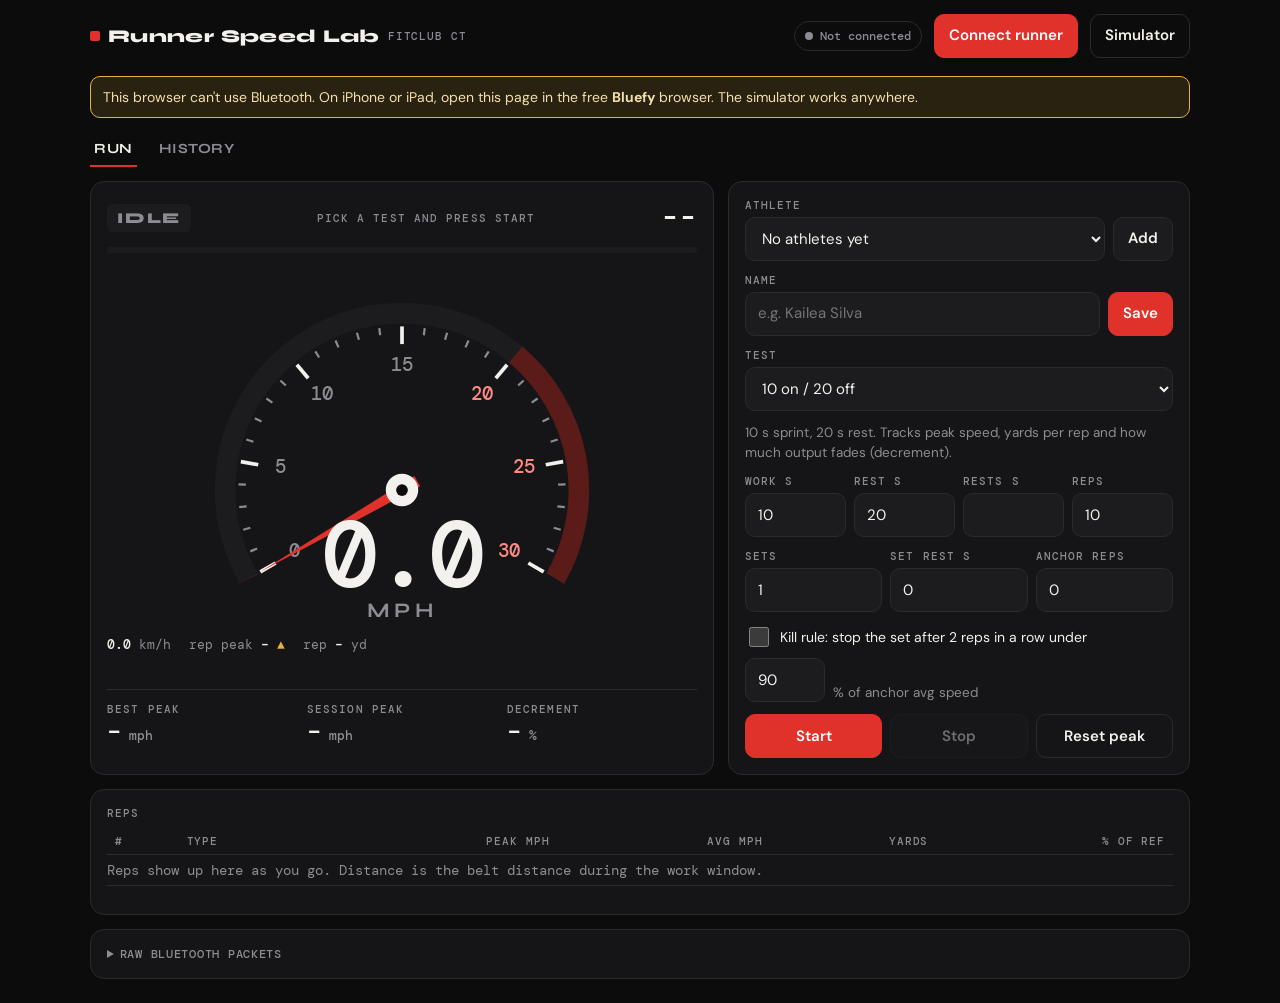
==== speed.html @ c65b8cc2 "Add files via upload" ====
<!doctype html>
<html lang="en">
<head>
<meta charset="utf-8">
<meta name="viewport" content="width=device-width, initial-scale=1, viewport-fit=cover">
<meta name="theme-color" content="#0c0c0d">
<meta name="apple-mobile-web-app-capable" content="yes">
<title>Runner Speed Lab</title>
<link rel="preconnect" href="https://fonts.googleapis.com">
<link rel="stylesheet" href="https://fonts.googleapis.com/css2?family=Syne:wght@600;700;800&family=DM+Mono:wght@400;500&family=DM+Sans:wght@400;500;600&display=swap">
<style>
/* Layout: gym-floor instrument. Live gauge first, setup beside it on iPad, rep log below. Dark only (read under gym lights). */
:root{
  --bg:#0c0c0d; --surface:#151517; --raise:#1c1c1f; --line:#2a2a2f;
  --fg:#f2f1ee; --mute:#8d8c93; --red:#e0312b; --red-dim:#5a1b19;
  --good:#3fb97f; --warn:#e8b23a; --rest:#4b8fd6;
  --display:"Syne",ui-sans-serif,system-ui,sans-serif;
  --body:"DM Sans",ui-sans-serif,system-ui,-apple-system,sans-serif;
  --mono:"DM Mono",ui-monospace,"SF Mono",Menlo,monospace;
  color-scheme:dark;
}
*{box-sizing:border-box}
html,body{margin:0;background:var(--bg);color:var(--fg)}
body{font:15px/1.45 var(--body);padding:env(safe-area-inset-top,0) 16px calc(env(safe-area-inset-bottom,0) + 24px);-webkit-tap-highlight-color:transparent}
.wrap{max-width:1100px;margin:0 auto;display:flex;flex-direction:column;gap:14px}
header{display:flex;align-items:center;gap:12px;flex-wrap:wrap;padding-block:14px 4px}
.brand{font:800 18px var(--display);letter-spacing:.02em;display:flex;align-items:center;gap:8px;margin-right:auto}
.brand i{width:10px;height:10px;background:var(--red);display:inline-block;border-radius:2px}
.brand small{font:500 11px var(--mono);color:var(--mute);letter-spacing:.08em;text-transform:uppercase}
.pill{font:500 12px var(--mono);padding:6px 10px;border-radius:999px;border:1px solid var(--line);color:var(--mute);display:inline-flex;align-items:center;gap:7px}
.pill b{width:8px;height:8px;border-radius:50%;background:var(--mute)}
.pill.live{color:var(--fg)} .pill.live b{background:var(--good);box-shadow:0 0 0 3px #3fb97f33}
.pill.sim b{background:var(--warn)} .pill.busy b{background:var(--warn)}
button,select,input{font:inherit;color:inherit}
.btn{background:var(--raise);border:1px solid var(--line);border-radius:10px;padding:10px 14px;font-weight:600;cursor:pointer;min-height:44px}
.btn:focus-visible,select:focus-visible,input:focus-visible{outline:2px solid var(--red);outline-offset:2px}
.btn.primary{background:var(--red);border-color:var(--red);color:#fff}
.btn.ghost{background:transparent}
.btn:disabled{opacity:.4;cursor:default}
.notice{border:1px solid var(--warn);background:#2a2210;color:#f4dfae;border-radius:10px;padding:10px 12px;font-size:14px}
.tabs{display:flex;gap:6px}
.tab{background:none;border:0;border-bottom:2px solid transparent;padding:8px 4px;margin-right:12px;color:var(--mute);font:700 14px var(--display);letter-spacing:.04em;text-transform:uppercase;cursor:pointer}
.tab[aria-selected="true"]{color:var(--fg);border-color:var(--red)}
.grid{display:grid;grid-template-columns:1fr;gap:14px}
@media (min-width:820px){.grid{grid-template-columns:1.35fr 1fr}}
.card{background:var(--surface);border:1px solid var(--line);border-radius:14px;padding:16px;min-width:0}
.label{font:500 11px var(--mono);letter-spacing:.1em;text-transform:uppercase;color:var(--mute)}
/* gauge */
.gauge{display:flex;flex-direction:column;gap:10px;position:relative;overflow:hidden}
.phase-row{display:flex;justify-content:space-between;align-items:center;gap:10px}
.phase{font:800 15px var(--display);letter-spacing:.12em;padding:5px 10px;border-radius:6px;background:var(--raise);color:var(--mute)}
.phase.work{background:var(--red);color:#fff} .phase.rest{background:#14263b;color:#9cc5f0} .phase.ready{background:#2a2210;color:var(--warn)} .phase.done{background:#123024;color:var(--good)}
.clock{font:500 30px var(--mono);font-variant-numeric:tabular-nums}
.dial svg{width:100%;max-width:460px;display:block;margin:0 auto;overflow:visible}
.dial .trk{fill:none;stroke:var(--raise);stroke-width:14}
.dial .red{fill:none;stroke:var(--red-dim);stroke-width:14}
.dial .val{fill:none;stroke:var(--red);stroke-width:14;transition:d .25s ease-out}
.dial .tk{stroke:var(--mute);stroke-width:1.5}
.dial .tk.maj{stroke:var(--fg);stroke-width:2.5}
.dial .tl{fill:var(--mute);font:500 13px var(--mono);text-anchor:middle;dominant-baseline:middle}
.dial .tl.hot{fill:#ff8a84}
.dial .ndl{fill:var(--red);transition:transform .25s ease-out}
.dial .hub{fill:var(--fg)} .dial .hub2{fill:var(--bg)}
.dial .pk{fill:var(--warn);transition:transform .25s ease-out}
.dial .dig{fill:var(--fg);font:500 64px var(--mono);text-anchor:middle;font-variant-numeric:tabular-nums;letter-spacing:-2px}
.dial .unit{fill:var(--mute);font:700 14px var(--display);text-anchor:middle;letter-spacing:3px}
@media (prefers-reduced-motion:reduce){.dial .ndl,.dial .pk,.dial .val{transition:none}}
.subline{display:flex;gap:18px;flex-wrap:wrap;font:400 13px var(--mono);color:var(--mute)}
.subline b{color:var(--fg);font-weight:500}
.bar{height:6px;background:var(--raise);border-radius:3px;overflow:hidden}
.bar i{display:block;height:100%;width:0;background:var(--red);transition:width .1s linear}
.bar.rest i{background:var(--rest)}
.stats{display:grid;grid-template-columns:repeat(3,1fr);gap:10px;border-top:1px solid var(--line);padding-top:12px}
.stat .n{font:500 24px var(--mono);font-variant-numeric:tabular-nums}
.stat .n small{font-size:13px;color:var(--mute)}
.target{font:500 13px var(--mono);color:var(--warn);min-height:1.2em}
/* setup */
.setup{display:flex;flex-direction:column;gap:12px}
.field{display:flex;flex-direction:column;gap:5px;min-width:0}
.field select,.field input{background:var(--raise);border:1px solid var(--line);border-radius:10px;padding:10px 12px;min-height:44px;width:100%}
.row{display:flex;gap:8px;align-items:flex-end;flex-wrap:wrap}
.row > .field{flex:1 1 90px}
.desc{color:var(--mute);font-size:13.5px}
.check{display:flex;align-items:center;gap:8px;font-size:14px}
.check input{width:20px;height:20px;accent-color:var(--red)}
.actions{display:flex;gap:8px}
.actions .btn{flex:1}
/* table */
.tablewrap{overflow-x:auto}
table{width:100%;border-collapse:collapse;font:400 14px var(--mono);font-variant-numeric:tabular-nums}
th{font:500 11px var(--mono);letter-spacing:.08em;text-transform:uppercase;color:var(--mute);text-align:right;padding:6px 8px;border-bottom:1px solid var(--line);white-space:nowrap}
td{text-align:right;padding:8px;border-bottom:1px solid var(--line);white-space:nowrap}
th:first-child,td:first-child,th:nth-child(2),td:nth-child(2){text-align:left}
tr.anchor td{color:var(--mute)}
tr.miss td:nth-child(6){color:var(--red)}
tr.ok td:nth-child(6){color:var(--good)}
.tag{font-size:11px;padding:2px 6px;border-radius:4px;background:var(--raise);color:var(--mute)}
.tag.kill{background:var(--red-dim);color:#ffb3ae}
.summary{display:grid;grid-template-columns:repeat(auto-fit,minmax(130px,1fr));gap:10px}
.summary .stat{background:var(--raise);border-radius:10px;padding:10px 12px}
.empty{color:var(--mute);font-size:14px;padding:6px 0}
details summary{cursor:pointer;color:var(--mute);font:500 12px var(--mono);letter-spacing:.06em;text-transform:uppercase}
pre.raw{font:400 12px/1.5 var(--mono);background:var(--bg);border:1px solid var(--line);border-radius:8px;padding:10px;max-height:220px;overflow:auto;white-space:pre;margin:10px 0 0}
.hist{display:flex;flex-direction:column;gap:10px}
.hitem{background:var(--raise);border-radius:10px;padding:12px;display:flex;flex-direction:column;gap:6px}
.hitem .top{display:flex;justify-content:space-between;gap:10px;flex-wrap:wrap}
.hitem .top b{font:700 15px var(--display)}
.hitem .meta{font:400 13px var(--mono);color:var(--mute);display:flex;gap:14px;flex-wrap:wrap}
.hitem .meta b{color:var(--fg);font-weight:500}
@media (prefers-reduced-motion:reduce){.bar i{transition:none}}
</style>
</head>
<body>
<div class="wrap">
  <header>
    <div class="brand"><i></i>Runner Speed Lab <small>FitClub CT</small></div>
    <span class="pill" id="pill"><b></b><span id="pillText">Not connected</span></span>
    <button class="btn primary" id="btnConnect">Connect runner</button>
    <button class="btn ghost" id="btnSim">Simulator</button>
  </header>
  <div class="notice" id="noBt" hidden>This browser can't use Bluetooth. On iPhone or iPad, open this page in the free <b>Bluefy</b> browser. The simulator works anywhere.</div>
  <div class="notice" id="errBox" hidden></div>

  <nav class="tabs" role="tablist">
    <button class="tab" role="tab" id="tabRun" aria-selected="true">Run</button>
    <button class="tab" role="tab" id="tabHist" aria-selected="false">History</button>
  </nav>

  <section id="viewRun" class="wrap" style="gap:14px">
    <div class="grid">
      <div class="card gauge">
        <div class="phase-row">
          <span class="phase" id="phase">IDLE</span>
          <span class="label" id="stepLabel">Pick a test and press Start</span>
          <span class="clock" id="clock">--</span>
        </div>
        <div class="bar" id="bar"><i id="barFill"></i></div>
        <div class="dial"><svg id="dial" viewBox="-6 -4 312 246" role="img" aria-label="Speedometer">
          <path class="trk" id="dTrk"/><path class="red" id="dRed"/><path class="val" id="dVal"/>
          <g id="dTicks"></g>
          <polygon class="pk" id="dPk" points="272,150 286,143 286,157"/>
          <polygon class="ndl" id="dNdl" points="138,146 262,150 138,154"/>
          <circle class="hub" cx="150" cy="150" r="11"/><circle class="hub2" cx="150" cy="150" r="4"/>
          <text class="dig" id="mph" x="150" y="216">0.0</text>
          <text class="unit" x="150" y="236">MPH</text>
        </svg></div>
        <div class="subline">
          <span><b id="kmh">0.0</b> km/h</span>
          <span>rep peak <b id="repPeak">–</b> <i style="color:var(--warn);font-style:normal">▲</i></span>
          <span>rep <b id="repYd">–</b> yd</span>
        </div>
        <div class="target" id="target"></div>
        <div class="stats">
          <div class="stat"><div class="label">Best peak</div><div class="n" id="bestPeak">–<small> mph</small></div></div>
          <div class="stat"><div class="label">Session peak</div><div class="n" id="sessPeak">–<small> mph</small></div></div>
          <div class="stat"><div class="label">Decrement</div><div class="n" id="dec">–<small> %</small></div></div>
        </div>
      </div>

      <div class="card setup">
        <div class="row">
          <div class="field"><label class="label" for="athlete">Athlete</label><select id="athlete"></select></div>
          <div class="field" style="flex:0 0 auto"><button class="btn" id="btnAddAth">Add</button></div>
        </div>
        <div class="row" id="addRow" hidden>
          <div class="field"><label class="label" for="newAth">Name</label><input id="newAth" autocomplete="off" placeholder="e.g. Kailea Silva"></div>
          <div class="field" style="flex:0 0 auto"><button class="btn primary" id="btnSaveAth">Save</button></div>
        </div>
        <div class="field"><label class="label" for="proto">Test</label><select id="proto"></select></div>
        <div class="desc" id="protoDesc"></div>
        <div class="row">
          <div class="field"><label class="label" for="fWork">Work s</label><input id="fWork" type="number" inputmode="numeric" min="1"></div>
          <div class="field" id="wrapRest"><label class="label" for="fRest">Rest s</label><input id="fRest" type="number" inputmode="numeric" min="0"></div>
          <div class="field" id="wrapLadder" hidden><label class="label" for="fLadder">Rests s</label><input id="fLadder" inputmode="numeric"></div>
          <div class="field" id="wrapReps"><label class="label" for="fReps">Reps</label><input id="fReps" type="number" inputmode="numeric" min="1"></div>
        </div>
        <div class="row">
          <div class="field"><label class="label" for="fSets">Sets</label><input id="fSets" type="number" inputmode="numeric" min="1"></div>
          <div class="field"><label class="label" for="fSetRest">Set rest s</label><input id="fSetRest" type="number" inputmode="numeric" min="0"></div>
          <div class="field"><label class="label" for="fAnchor">Anchor reps</label><input id="fAnchor" type="number" inputmode="numeric" min="0"></div>
        </div>
        <div class="row">
          <label class="check"><input type="checkbox" id="fKill"> Kill rule: stop the set after 2 reps in a row under</label>
          <div class="field" style="flex:0 0 80px"><input id="fKillPct" type="number" inputmode="numeric" min="50" max="100" aria-label="Kill threshold percent"></div>
          <span class="desc">% of anchor avg speed</span>
        </div>
        <div class="actions">
          <button class="btn primary" id="btnStart">Start</button>
          <button class="btn" id="btnStop" disabled>Stop</button>
          <button class="btn ghost" id="btnResetPeak">Reset peak</button>
        </div>
      </div>
    </div>

    <div class="card">
      <div class="phase-row" style="margin-bottom:8px"><span class="label">Reps</span><span class="label" id="rate"></span></div>
      <div class="tablewrap">
        <table>
          <thead><tr><th>#</th><th>Type</th><th>Peak mph</th><th>Avg mph</th><th>Yards</th><th>% of ref</th></tr></thead>
          <tbody id="repBody"><tr><td colspan="6" class="empty" style="text-align:left">Reps show up here as you go. Distance is the belt distance during the work window.</td></tr></tbody>
        </table>
      </div>
      <div class="summary" id="summary" hidden style="margin-top:12px"></div>
    </div>

    <div class="card">
      <details id="rawDetails">
        <summary>Raw Bluetooth packets</summary>
        <p class="desc">If the speed here doesn't match the console, screenshot this panel and send it to Claude.</p>
        <pre class="raw" id="raw">No packets yet.</pre>
      </details>
    </div>
  </section>

  <section id="viewHist" hidden>
    <div class="card">
      <div class="row" style="justify-content:space-between;margin-bottom:12px">
        <div class="field"><label class="label" for="histAth">Athlete</label><select id="histAth"></select></div>
        <div class="field" style="flex:0 0 auto"><button class="btn" id="btnCsv">Copy CSV</button></div>
        <div class="field" style="flex:0 0 auto"><button class="btn" id="btnDl">Download CSV</button></div>
      </div>
      <div class="hist" id="histList"></div>
      <p class="desc" id="csvMsg"></p>
    </div>
  </section>
</div>

<script>
'use strict';
/* ===================== Pure logic (tested) ===================== */
const KMH_TO_MPH = 0.621371;
const YD_PER_S_PER_MPH = 1760 / 3600;
const FTMS_SERVICE = 0x1826, TREADMILL_DATA = 0x2acd;

// FTMS Treadmill Data (0x2ACD). Flags uint16 LE.
// bit0 "More Data": when 0, Instantaneous Speed (uint16, 0.01 km/h) IS present.
// bit1 Average Speed (uint16, 0.01 km/h). bit2 Total Distance (uint24, 1 m).
// Later fields (pace, energy, time…) aren't needed; we keep our own clock.
function parseTreadmillData(dv){
  const out = {flags:null, speedKmh:null, avgKmh:null, distM:null};
  if (!dv || dv.byteLength < 2) return out;
  const f = dv.getUint16(0, true); let o = 2; out.flags = f;
  if (!(f & 0x01)){ if (dv.byteLength < o+2) return out; out.speedKmh = dv.getUint16(o, true)/100; o += 2; }
  if (f & 0x02){ if (dv.byteLength < o+2) return out; out.avgKmh = dv.getUint16(o, true)/100; o += 2; }
  if (f & 0x04){ if (dv.byteLength < o+3) return out; out.distM = dv.getUint8(o) | (dv.getUint8(o+1)<<8) | (dv.getUint8(o+2)<<16); o += 3; }
  return out;
}
function encodeTreadmillData({speedKmh=null, avgKmh=null, distM=null}){
  let f = 0, bytes = [];
  if (speedKmh == null) f |= 0x01; else { const v = Math.round(speedKmh*100); bytes.push(v & 255, v >> 8 & 255); }
  if (avgKmh != null){ f |= 0x02; const v = Math.round(avgKmh*100); bytes.push(v & 255, v >> 8 & 255); }
  if (distM != null){ f |= 0x04; const v = Math.round(distM); bytes.push(v & 255, v >> 8 & 255, v >> 16 & 255); }
  const arr = new Uint8Array([f & 255, f >> 8 & 255, ...bytes]);
  return new DataView(arr.buffer);
}
// Exact 21-byte layout captured from AssaultRunner332369 (flags 0x14A6):
// speed u16, avg u16, dist u24, pace u8, kcal u16, kcal/h u16, kcal/min u8, time u16, force s16, power s16
function encodeAssault({speedKmh, distM, secs, kcal=0, watts=0}){
  const u16 = v => [v & 255, v >> 8 & 255], sp = Math.round(speedKmh*100), d = Math.round(distM);
  return new DataView(new Uint8Array([0xA6,0x14, ...u16(sp), 0,0, d & 255, d >> 8 & 255, d >> 16 & 255, 1,
    ...u16(Math.round(kcal)), 0xFF,0xFF, 0xFF, ...u16(Math.round(secs)), 0xFF,0x7F, ...u16(Math.round(watts))]).buffer);
}
function hex(dv){ const a=[]; for(let i=0;i<dv.byteLength;i++) a.push(dv.getUint8(i).toString(16).padStart(2,'0').toUpperCase()); return a.join(' '); }

const PRESETS = {
  t1020:  {name:'10 on / 20 off', desc:'10 s sprint, 20 s rest. Tracks peak speed, yards per rep and how much output fades (decrement).', work:10, rest:20, reps:10, sets:1, setRest:0, anchor:0, kill:false, killPct:90},
  top:    {name:'Top speed', desc:'3 × 6 s all-out with 2 min rest. Best peak is the score.', work:6, rest:120, reps:3, sets:1, setRest:0, anchor:0, kill:false, killPct:90},
  rsa:    {name:'RSA with kill rule', desc:'3 × 8 s anchor reps (90 s rest) set the reference. Then 10 on / 20 off; the test ends after 2 reps in a row under the threshold.', work:10, rest:20, reps:12, sets:1, setRest:0, anchor:3, anchorWork:8, anchorRest:90, toMain:180, kill:true, killPct:90},
  ladder: {name:'Rest ladder', desc:'3 × 8 s anchor reps, then sets of 10 s sprints with rest shrinking between reps. A set ends early after 2 reps in a row under the threshold.', work:10, ladder:[50,40,30,20], sets:3, setRest:180, anchor:3, anchorWork:8, anchorRest:90, toMain:180, kill:true, killPct:90},
  custom: {name:'Custom intervals', desc:'Set your own work, rest, reps and sets.', work:15, rest:45, reps:6, sets:1, setRest:120, anchor:0, kill:false, killPct:90}
};

function buildSteps(c){
  const s = [{type:'ready', dur:5, label:'Get ready'}];
  const aw = c.anchorWork || c.work, ar = c.anchorRest ?? 90;
  for (let i=0;i<(c.anchor||0);i++){
    s.push({type:'work', group:'anchor', set:-1, dur:aw, label:`Anchor ${i+1} of ${c.anchor}`});
    s.push({type:'rest', set:-1, dur: i < c.anchor-1 ? ar : (c.toMain ?? 180), label: i < c.anchor-1 ? 'Rest' : 'Rest before main set', brk: i === c.anchor-1});
  }
  const ladder = Array.isArray(c.ladder) && c.ladder.length ? c.ladder : null;
  const reps = ladder ? ladder.length + 1 : c.reps;
  let n = 0;
  for (let set=0; set<c.sets; set++){
    for (let r=0; r<reps; r++){
      n++;
      s.push({type:'work', group:'main', set, dur:c.work, label: c.sets>1 ? `Set ${set+1} · rep ${r+1} of ${reps}` : `Rep ${r+1} of ${reps}`});
      if (r < reps-1) s.push({type:'rest', set, dur: ladder ? ladder[r] : c.rest, label:'Rest'});
      else if (set < c.sets-1) s.push({type:'rest', set, dur:c.setRest, label:'Set rest', brk:true});
    }
  }
  return s.filter(x => x.dur > 0);
}

// Kill rule compares AVERAGE SPEED, not yards, so an 8 s anchor and a 10 s rep are comparable.
// Reference: best anchor rep if any, otherwise best main rep before this one.
function anchorAvg(reps){
  const a = reps.filter(r => r.group==='anchor').map(r => r.avg);
  return a.length ? Math.max(...a) : null;
}
function anchorYards(reps){
  const a = reps.filter(r => r.group==='anchor').map(r => r.yards);
  if (a.length) return Math.max(...a);
  return null;
}
function referenceFor(reps){
  const a = anchorAvg(reps); if (a != null) return a;
  const m = reps.filter(r => r.group==='main').map(r => r.avg);
  return m.length ? Math.max(...m) : null;
}
// Fitzsimons decrement on main-rep yards: 100 × (1 − total / (best × n))
function decrement(reps){
  const m = reps.filter(r => r.group==='main').map(r => r.yards);
  if (m.length < 2) return null;
  const best = Math.max(...m); if (!best) return null;
  return 100 * (1 - m.reduce((a,b)=>a+b,0) / (best*m.length));
}
// Given the rep just finished, decide kill. Returns {pct, miss, kill}.
function judgeRep(prior, rep, cfg, missCount){
  if (rep.group !== 'main') return {pct:null, miss:false, kill:false, missCount};
  const ref = referenceFor(prior);
  if (ref == null || !ref) return {pct:null, miss:false, kill:false, missCount:0};
  const pct = 100 * rep.avg / ref;
  if (!cfg.kill) return {pct, miss:false, kill:false, missCount:0};
  const miss = pct < cfg.killPct;
  const mc = miss ? missCount + 1 : 0;
  return {pct, miss, kill: mc >= 2, missCount: mc};
}
// After a kill in `set`, return index of the next step to run (set-break rest of that set, or end).
function skipAfterKill(steps, idx, set){
  for (let i=idx+1;i<steps.length;i++){
    if (steps[i].set === set && steps[i].brk) return i;
    if (steps[i].set > set) return i;
  }
  return steps.length;
}
// Sample-and-hold integration of belt distance across a work window.
function makeRep(group, label, startT){ return {group, label, startT, endT:null, peak:0, yards:0, lastT:startT, lastMph:null}; }
function addSample(rep, t, mph){
  if (rep.lastMph != null && t > rep.lastT){ const dt = Math.min((t - rep.lastT)/1000, 2.5); rep.yards += ((rep.lastMph + mph)/2) * dt * YD_PER_S_PER_MPH; }
  rep.lastT = Math.max(rep.lastT, t); rep.lastMph = mph; if (mph > rep.peak) rep.peak = mph;
}
function closeRep(rep, endT){
  if (rep.lastMph != null && endT > rep.lastT){ const dt = Math.min((endT - rep.lastT)/1000, 2.5); rep.yards += rep.lastMph * dt * YD_PER_S_PER_MPH; }
  rep.lastT = endT; rep.endT = endT;
  const secs = (endT - rep.startT)/1000; rep.avg = secs > 0 ? rep.yards / YD_PER_S_PER_MPH / secs : 0;
  return rep;
}

/* ===================== App ===================== */
const $ = id => document.getElementById(id);
const store = {
  get(k, d){ try { const v = localStorage.getItem('rsl.'+k); return v ? JSON.parse(v) : d; } catch(e){ return d; } },
  set(k, v){ try { localStorage.setItem('rsl.'+k, JSON.stringify(v)); } catch(e){} }
};
const app = {
  device:null, char:null, mode:'off', live:{mph:0, t:0}, sessPeak:0,
  packets:[], rateTimes:[], run:null, sim:null, wake:null,
  athletes: store.get('athletes', []), history: store.get('history', [])
};

/* ---------- audio ---------- */
let actx = null;
function beep(freq=880, ms=120){
  try { actx = actx || new (window.AudioContext||window.webkitAudioContext)(); const o = actx.createOscillator(), g = actx.createGain();
    o.frequency.value = freq; o.connect(g); g.connect(actx.destination); g.gain.setValueAtTime(.25, actx.currentTime);
    g.gain.exponentialRampToValueAtTime(.001, actx.currentTime + ms/1000); o.start(); o.stop(actx.currentTime + ms/1000); } catch(e){}
}

/* ---------- connection ---------- */
function setPill(kind, text){ const p = $('pill'); p.className = 'pill ' + kind; $('pillText').textContent = text; }
function showErr(msg){ const e = $('errBox'); e.textContent = msg; e.hidden = !msg; }

async function connect(){
  showErr('');
  if (!navigator.bluetooth){ $('noBt').hidden = false; return; }
  stopSim();
  try {
    setPill('busy', 'Pick the runner…');
    if (!app.device){
      app.device = await navigator.bluetooth.requestDevice({
        filters:[{services:[FTMS_SERVICE]}, {namePrefix:'Assault'}],
        optionalServices:[FTMS_SERVICE, 0x180f]
      });
      app.device.addEventListener('gattserverdisconnected', onDisconnect);
    }
    setPill('busy', 'Connecting…');
    const server = await app.device.gatt.connect();
    let svc;
    try { svc = await server.getPrimaryService(FTMS_SERVICE); }
    catch(e){
      let list = '';
      try { list = (await server.getPrimaryServices()).map(s => s.uuid).join('\n'); } catch(_){}
      $('raw').textContent = 'Fitness Machine service not found. Services on device:\n' + (list || '(none readable)');
      $('rawDetails').open = true;
      throw new Error('Connected, but the runner did not expose the Fitness Machine service. The raw panel lists what it did expose. Send a screenshot of it.');
    }
    app.char = await svc.getCharacteristic(TREADMILL_DATA);
    app.char.addEventListener('characteristicvaluechanged', ev => onPacket(ev.target.value, performance.now()));
    await app.char.startNotifications();
    app.mode = 'ble'; setPill('live', app.device.name || 'Runner');
    $('btnConnect').textContent = 'Disconnect';
  } catch(e){
    setPill('', 'Not connected');
    if (e && e.name === 'NotFoundError') return; // user closed the picker
    showErr((e && e.message) || 'Could not connect. Close any other app connected to the runner (Assault, Zwift, Wahoo, nRF Connect), wake the console, and try again.');
  }
}
function disconnect(){ if (app.device && app.device.gatt.connected) app.device.gatt.disconnect(); }
function onDisconnect(){
  app.mode = 'off'; app.char = null; setPill('', 'Disconnected');
  $('btnConnect').textContent = 'Reconnect';
  if (app.run && !app.run.done) showErr('The runner disconnected mid-test. Reps already finished are kept. Tap Reconnect; the test keeps running.');
}

/* ---------- packets ---------- */
function onPacket(dv, t){
  const p = parseTreadmillData(dv);
  app.packets.unshift(`${new Date().toLocaleTimeString()}  ${hex(dv).padEnd(26)}  ${p.speedKmh != null ? p.speedKmh.toFixed(2)+' km/h' : '(no speed)'}${p.distM != null ? '  '+p.distM+' m' : ''}`);
  if (app.packets.length > 40) app.packets.length = 40;
  if ($('rawDetails').open) $('raw').textContent = app.packets.join('\n');
  if (p.speedKmh == null) return;
  const mph = p.speedKmh * KMH_TO_MPH;
  app.live = {mph, kmh:p.speedKmh, t};
  app.rateTimes.push(t); while (app.rateTimes.length && t - app.rateTimes[0] > 5000) app.rateTimes.shift();
  if (mph > app.sessPeak) app.sessPeak = mph;
  const r = app.run;
  if (r){
    if (r.rep && t >= r.rep.startT) addSample(r.rep, t, mph);
    // Console data trails the belt slightly; let a just-finished rep's PEAK take samples for 0.75 s.
    if (r.graceRep && t - r.graceRep.endT < 750 && mph > r.graceRep.peak){ r.graceRep.peak = mph; renderReps(); }
  }
  renderLive();
}

/* ---------- simulator (feeds encoded FTMS bytes through the same parser) ---------- */
function startSim(){
  showErr(''); disconnect();
  app.mode = 'sim'; setPill('sim', 'Simulator');
  const sim = app.sim = {v:0, dist:0, last:performance.now(), mainDone:0, top:20 + Math.random()*2.5};
  sim.timer = setInterval(() => {
    const now = performance.now(), dt = (now - sim.last)/1000; sim.last = now;
    const r = app.run, step = r && !r.done ? r.steps[r.idx] : null;
    let target;
    if (step && step.type === 'work'){
      const n = r.reps.filter(x=>x.group==='main').length;
      target = sim.top * (step.group==='anchor' ? 1 : (1 - 0.018*n)) * (0.97 + Math.random()*0.06);
    } else target = r && !r.done ? 0 : 3.2;
    const tau = target > sim.v ? 1.1 : 0.7;
    sim.v += (target - sim.v) * (1 - Math.exp(-dt/tau));
    const kmh = Math.max(0, sim.v / KMH_TO_MPH);
    sim.dist += kmh/3.6*dt;
    sim.secs = (sim.secs||0) + dt; onPacket(encodeAssault({speedKmh:kmh, distM:sim.dist, secs:sim.secs, kcal:sim.secs/9, watts:kmh*12}), now);
  }, 250);
  $('btnSim').textContent = 'Stop simulator';
}
function stopSim(){ if (app.sim){ clearInterval(app.sim.timer); app.sim = null; } if (app.mode === 'sim'){ app.mode = 'off'; setPill('', 'Not connected'); } $('btnSim').textContent = 'Simulator'; }

/* ---------- test engine ---------- */
function readCfg(){
  const key = $('proto').value, p = PRESETS[key];
  const num = (id, d) => { const v = parseFloat($(id).value); return isFinite(v) ? v : d; };
  const cfg = Object.assign({}, p, {
    key, work:num('fWork', p.work), rest:num('fRest', p.rest ?? 0), reps:Math.max(1, num('fReps', p.reps ?? 1)),
    sets:Math.max(1, num('fSets', p.sets)), setRest:num('fSetRest', p.setRest), anchor:Math.max(0, num('fAnchor', p.anchor)),
    kill:$('fKill').checked, killPct:num('fKillPct', p.killPct)
  });
  if (p.ladder){ const l = $('fLadder').value.split(/[,\s]+/).map(Number).filter(x=>x>0); cfg.ladder = l.length ? l : p.ladder; }
  return cfg;
}
function startRun(){
  showErr('');
  if (app.mode === 'off'){ showErr('Connect the runner (or open the simulator) first.'); return; }
  if (!$('athlete').value){ showErr('Add or pick an athlete first so the result saves to them.'); return; }
  const cfg = readCfg();
  app.run = {cfg, athlete:$('athlete').value, steps:buildSteps(cfg), idx:0, stepStart:performance.now(), reps:[], rep:null, graceRep:null, missCount:0, lastBeep:null, done:false, startedAt:new Date().toISOString()};
  $('summary').hidden = true; $('btnStart').disabled = true; $('btnStop').disabled = false;
  beep(660, 90);
  try { navigator.wakeLock && navigator.wakeLock.request('screen').then(w => app.wake = w).catch(()=>{}); } catch(e){}
  enterStep();
  renderReps();
}
function enterStep(){
  const r = app.run, s = r.steps[r.idx];
  r.stepStart = performance.now(); r.lastBeep = null;
  if (s.type === 'work'){ r.rep = makeRep(s.group, s.label, r.stepStart); r.rep.lastMph = app.live.mph; beep(1175, 260); }
}
function finishStep(){
  const r = app.run, s = r.steps[r.idx];
  let next = r.idx + 1;
  if (s.type === 'work' && r.rep){
    const rep = closeRep(r.rep, performance.now());
    const j = judgeRep(r.reps, rep, r.cfg, r.missCount);
    rep.pct = j.pct; rep.miss = j.miss; rep.kill = j.kill; r.missCount = j.missCount;
    r.reps.push(rep); r.graceRep = rep; r.rep = null;
    beep(520, 300);
    if (j.kill){ next = skipAfterKill(r.steps, r.idx, s.set); r.missCount = 0; }
    renderReps();
  }
  r.idx = next;
  if (r.idx >= r.steps.length) return endRun(false);
  enterStep();
}
function endRun(stopped){
  const r = app.run; if (!r || r.done) return;
  if (r.rep){ const rep = closeRep(r.rep, performance.now()); rep.partial = true; r.rep = null; if (stopped && (rep.endT - rep.startT) > 1500){ r.reps.push(rep); } }
  r.done = true; r.stopped = stopped;
  $('btnStart').disabled = false; $('btnStop').disabled = true;
  try { app.wake && app.wake.release(); } catch(e){}
  beep(880,120); setTimeout(()=>beep(880,120),180);
  if (r.reps.length) saveResult(r);
  renderReps(); renderSummary(r); renderLive();
}
function tick(){
  const r = app.run;
  if (r && !r.done){
    const s = r.steps[r.idx], el = (performance.now() - r.stepStart)/1000, left = s.dur - el;
    if (s.type !== 'work'){ const sec = Math.ceil(left); if (sec <= 3 && sec >= 1 && r.lastBeep !== sec){ r.lastBeep = sec; beep(880, 90); } }
    if (left <= 0) finishStep();
  }
  renderLive();
}

/* ---------- results ---------- */
function summarize(r){
  const main = r.reps.filter(x=>x.group==='main'), all = r.reps;
  const best = all.length ? Math.max(...all.map(x=>x.peak)) : 0;
  const mainYd = main.map(x=>x.yards);
  return {
    bestPeak:best, reps:main.length, anchor:anchorAvg(all),
    bestYd: mainYd.length ? Math.max(...mainYd) : (all.length ? Math.max(...all.map(x=>x.yards)) : 0),
    totalYd: mainYd.reduce((a,b)=>a+b,0), dec:decrement(all),
    kills: main.filter(x=>x.kill).length
  };
}
function saveResult(r){
  const sum = summarize(r);
  app.history.unshift({id:Date.now(), athlete:r.athlete, test:r.cfg.name, date:r.startedAt, src:app.mode === 'sim' ? 'sim' : 'runner', stopped:!!r.stopped, sum,
    reps:r.reps.map((x,i)=>({n:i+1, group:x.group, peak:+x.peak.toFixed(2), avg:+(x.avg||0).toFixed(2), yards:+x.yards.toFixed(1), pct:x.pct==null?null:+x.pct.toFixed(1), kill:!!x.kill}))});
  store.set('history', app.history); renderHist();
}

/* ---------- speedometer dial ---------- */
const G = {cx:150, cy:150, r:120, a0:150, sweep:240, max:0, hot:20};
function polar(r, deg){ const t = deg*Math.PI/180; return [G.cx + r*Math.cos(t), G.cy + r*Math.sin(t)]; }
function ang(v){ return G.a0 + G.sweep * Math.max(0, Math.min(v, G.max)) / G.max; }
function arcPath(r, v0, v1){
  const d0 = ang(v0), d1 = Math.max(ang(v1), d0 + 0.01), [x0,y0] = polar(r,d0), [x1,y1] = polar(r,d1);
  return `M${x0.toFixed(2)} ${y0.toFixed(2)}A${r} ${r} 0 ${d1-d0>180?1:0} 1 ${x1.toFixed(2)} ${y1.toFixed(2)}`;
}
function buildDial(max){
  if (G.max === max) return; G.max = max;
  let h = '';
  for (let v=0; v<=max; v++){
    const maj = v % 5 === 0, d = ang(v), [x0,y0] = polar(G.r - 9 - (maj?12:5), d), [x1,y1] = polar(G.r - 9, d);
    h += `<line class="tk${maj?' maj':''}" x1="${x0.toFixed(1)}" y1="${y0.toFixed(1)}" x2="${x1.toFixed(1)}" y2="${y1.toFixed(1)}"/>`;
    if (maj){ const [tx,ty] = polar(G.r - 36, d); h += `<text class="tl${v>=G.hot?' hot':''}" x="${tx.toFixed(1)}" y="${ty.toFixed(1)}">${v}</text>`; }
  }
  $('dTicks').innerHTML = h;
  $('dTrk').setAttribute('d', arcPath(G.r, 0, max));
  $('dRed').setAttribute('d', arcPath(G.r, G.hot, max));
}
function renderDial(mph, peak){
  const need = Math.max(mph, peak || 0, app.sessPeak);
  buildDial(need > 33 ? 40 : need > 28 ? 35 : 30);
  $('dVal').setAttribute('d', arcPath(G.r, 0, mph));
  $('dNdl').style.transform = `rotate(${ang(mph).toFixed(2)}deg)`; $('dNdl').style.transformOrigin = '150px 150px';
  const pk = $('dPk'); pk.style.transformOrigin = '150px 150px';
  if (peak){ pk.style.display = ''; pk.style.transform = `rotate(${ang(peak).toFixed(2)}deg)`; } else pk.style.display = 'none';
}

/* ---------- render ---------- */
const f1 = v => (v==null || !isFinite(v)) ? '–' : v.toFixed(1);
function renderLive(){
  const stale = performance.now() - app.live.t > 3000;
  const mph = stale ? 0 : app.live.mph;
  $('mph').textContent = mph.toFixed(1);
  { const rr = app.run, c = rr && (rr.rep || rr.graceRep); renderDial(mph, c ? c.peak : app.sessPeak); }
  $('kmh').textContent = (stale?0:app.live.kmh||0).toFixed(1);
  $('sessPeak').innerHTML = (app.sessPeak ? app.sessPeak.toFixed(1) : '–') + '<small> mph</small>';
  if (app.mode === 'ble'){ const n = app.rateTimes.length; $('rate').textContent = n > 1 ? `${((n-1)/((app.rateTimes[n-1]-app.rateTimes[0])/1000)).toFixed(1)} updates/s from console` : ''; }
  else if (app.mode === 'sim') $('rate').textContent = 'Simulated data';
  else $('rate').textContent = '';
  const r = app.run, ph = $('phase'), bar = $('bar');
  if (!r){ ph.className='phase'; ph.textContent='IDLE'; $('clock').textContent='--'; $('barFill').style.width='0'; return; }
  if (r.done){ ph.className='phase done'; ph.textContent= r.stopped?'STOPPED':'DONE'; $('stepLabel').textContent=r.cfg.name; $('clock').textContent='--'; $('barFill').style.width='100%'; $('target').textContent=''; }
  else {
    const s = r.steps[r.idx], el = (performance.now()-r.stepStart)/1000, left = Math.max(0, s.dur - el);
    ph.className = 'phase ' + s.type; ph.textContent = s.type.toUpperCase();
    $('stepLabel').textContent = s.label; $('clock').textContent = left.toFixed(s.type==='work'?1:0);
    bar.className = 'bar' + (s.type==='work'?'':' rest'); $('barFill').style.width = Math.min(100, 100*el/s.dur) + '%';
    const ref = referenceFor(r.reps), nextMain = s.type==='work' ? s.group==='main' : (r.steps.slice(r.idx).find(x=>x.type==='work')||{}).group==='main';
    $('target').textContent = (r.cfg.kill && ref && nextMain) ? `Kill line ${(ref*r.cfg.killPct/100).toFixed(1)} mph avg  (${r.cfg.killPct}% of ${ref.toFixed(1)})${r.missCount? ' · 1 miss in a row' : ''}` : '';
  }
  const cur = r.rep || r.graceRep;
  $('repPeak').textContent = cur ? f1(cur.peak) : '–'; $('repYd').textContent = cur ? f1(cur.yards) : '–';
  const best = r.reps.length ? Math.max(...r.reps.map(x=>x.peak), r.rep?r.rep.peak:0) : (r.rep?r.rep.peak:0);
  $('bestPeak').innerHTML = (best ? best.toFixed(1) : '–') + '<small> mph</small>';
  const d = decrement(r.reps); $('dec').innerHTML = (d==null?'–':d.toFixed(1)) + '<small> %</small>';
}
function renderReps(){
  const r = app.run, tb = $('repBody');
  if (!r || !r.reps.length){ tb.innerHTML = '<tr><td colspan="6" class="empty" style="text-align:left">Reps show up here as you go. Distance is the belt distance during the work window.</td></tr>'; return; }
  tb.innerHTML = r.reps.map((x,i) => `<tr class="${x.group==='anchor'?'anchor':''} ${x.pct!=null && r.cfg.kill ? (x.miss?'miss':'ok') : ''}">
    <td>${i+1}</td><td>${x.group==='anchor'?'<span class="tag">anchor</span>':'<span class="tag">rep</span>'}${x.kill?' <span class="tag kill">set ended</span>':''}</td>
    <td>${f1(x.peak)}</td><td>${f1(x.avg)}</td><td>${f1(x.yards)}</td><td>${x.pct==null?'–':x.pct.toFixed(0)+'%'}</td></tr>`).join('');
}
function renderSummary(r){
  const s = summarize(r), el = $('summary');
  if (!r.reps.length){ el.hidden = true; return; }
  const box = (l, v, u) => `<div class="stat"><div class="label">${l}</div><div class="n">${v}<small> ${u}</small></div></div>`;
  el.innerHTML = box('Best peak', f1(s.bestPeak), 'mph') + box('Best rep', f1(s.bestYd), 'yd') + box('Total', f1(s.totalYd), 'yd')
    + box('Decrement', s.dec==null?'–':s.dec.toFixed(1), '%') + (s.anchor!=null ? box('Anchor avg', f1(s.anchor), 'mph') : '') + box('Main reps', s.reps, s.kills ? `· ${s.kills} kill` : '');
  el.hidden = false;
}
function renderAthletes(){
  const opts = app.athletes.map(a => `<option>${a.replace(/</g,'&lt;')}</option>`).join('');
  const cur = store.get('lastAthlete', '');
  $('athlete').innerHTML = opts || '<option value="">No athletes yet</option>';
  if (cur && app.athletes.includes(cur)) $('athlete').value = cur;
  const h = $('histAth').value;
  $('histAth').innerHTML = '<option value="">All athletes</option>' + opts; if (h) $('histAth').value = h;
}
function renderHist(){
  const a = $('histAth').value, list = app.history.filter(x => !a || x.athlete === a);
  $('histList').innerHTML = list.length ? list.map(h => `<div class="hitem"><div class="top"><b>${h.athlete.replace(/</g,'&lt;')} · ${h.test}</b><span class="label">${new Date(h.date).toLocaleString([], {month:'short', day:'numeric', hour:'numeric', minute:'2-digit'})}${h.src==='sim'?' · SIM':''}${h.stopped?' · stopped early':''}</span></div>
    <div class="meta"><span>peak <b>${f1(h.sum.bestPeak)}</b> mph</span><span>best rep <b>${f1(h.sum.bestYd)}</b> yd</span><span>total <b>${f1(h.sum.totalYd)}</b> yd</span><span>dec <b>${h.sum.dec==null?'–':h.sum.dec.toFixed(1)}</b>%</span><span><b>${h.sum.reps}</b> reps</span></div></div>`).join('')
    : '<p class="empty">No saved tests yet. Each finished or stopped test saves here on this device.</p>';
}
function csv(){
  const a = $('histAth').value, rows = [['date','athlete','test','source','rep','type','peak_mph','avg_mph','yards','pct_anchor','set_ended']];
  app.history.filter(x => !a || x.athlete === a).forEach(h => h.reps.forEach(r => rows.push([h.date, h.athlete, h.test, h.src, r.n, r.group, r.peak, r.avg, r.yards, r.pct ?? '', r.kill ? 'yes' : ''])));
  return rows.map(r => r.map(v => /[",\n]/.test(String(v)) ? `"${String(v).replace(/"/g,'""')}"` : v).join(',')).join('\n');
}

/* ---------- setup form ---------- */
function loadPreset(){
  const p = PRESETS[$('proto').value];
  $('protoDesc').textContent = p.desc;
  $('fWork').value = p.work; $('fRest').value = p.rest ?? ''; $('fReps').value = p.reps ?? '';
  $('fSets').value = p.sets; $('fSetRest').value = p.setRest; $('fAnchor').value = p.anchor;
  $('fKill').checked = p.kill; $('fKillPct').value = p.killPct;
  const lad = !!p.ladder; $('wrapLadder').hidden = !lad; $('wrapRest').hidden = lad; $('wrapReps').hidden = lad;
  if (lad) $('fLadder').value = p.ladder.join(', ');
}

/* ---------- wire up ---------- */
function init(){
  if (!navigator.bluetooth) $('noBt').hidden = false;
  $('proto').innerHTML = Object.entries(PRESETS).map(([k,p]) => `<option value="${k}">${p.name}</option>`).join('');
  loadPreset(); renderAthletes(); renderHist();
  $('proto').onchange = loadPreset;
  $('btnConnect').onclick = () => (app.mode === 'ble' ? disconnect() : connect());
  $('btnSim').onclick = () => (app.sim ? stopSim() : startSim());
  $('btnStart').onclick = startRun;
  $('btnStop').onclick = () => endRun(true);
  $('btnResetPeak').onclick = () => { app.sessPeak = 0; renderLive(); };
  $('btnAddAth').onclick = () => { $('addRow').hidden = !$('addRow').hidden; if (!$('addRow').hidden) $('newAth').focus(); };
  const saveAth = () => { const n = $('newAth').value.trim(); if (!n) return; if (!app.athletes.includes(n)){ app.athletes.push(n); app.athletes.sort(); store.set('athletes', app.athletes); }
    store.set('lastAthlete', n); $('newAth').value=''; $('addRow').hidden = true; renderAthletes(); $('athlete').value = n; };
  $('btnSaveAth').onclick = saveAth; $('newAth').onkeydown = e => { if (e.key === 'Enter') saveAth(); };
  $('athlete').onchange = () => store.set('lastAthlete', $('athlete').value);
  $('histAth').onchange = renderHist;
  $('rawDetails').ontoggle = () => { $('raw').textContent = app.packets.join('\n') || 'No packets yet.'; };
  $('btnCsv').onclick = () => { const t = csv(); const done = m => $('csvMsg').textContent = m;
    (navigator.clipboard ? navigator.clipboard.writeText(t) : Promise.reject()).then(()=>done('CSV copied. Paste it into Sheets or Coach OS.'), ()=>done('Copy was blocked. Use Download CSV.')); };
  $('btnDl').onclick = () => { const b = new Blob([csv()], {type:'text/csv'}), a = document.createElement('a'); a.href = URL.createObjectURL(b); a.download = 'runner-speed.csv'; document.body.appendChild(a); a.click(); a.remove(); };
  const tab = run => { $('tabRun').setAttribute('aria-selected', run); $('tabHist').setAttribute('aria-selected', !run); $('viewRun').hidden = !run; $('viewHist').hidden = run; if (!run) renderHist(); };
  $('tabRun').onclick = () => tab(true); $('tabHist').onclick = () => tab(false);
  setInterval(tick, 100);
}
if (typeof module !== 'undefined') module.exports = {encodeAssault, hex, anchorAvg, parseTreadmillData, encodeTreadmillData, buildSteps, judgeRep, skipAfterKill, decrement, referenceFor, makeRep, addSample, closeRep, PRESETS, KMH_TO_MPH};
else init();
</script>
</body>
</html>
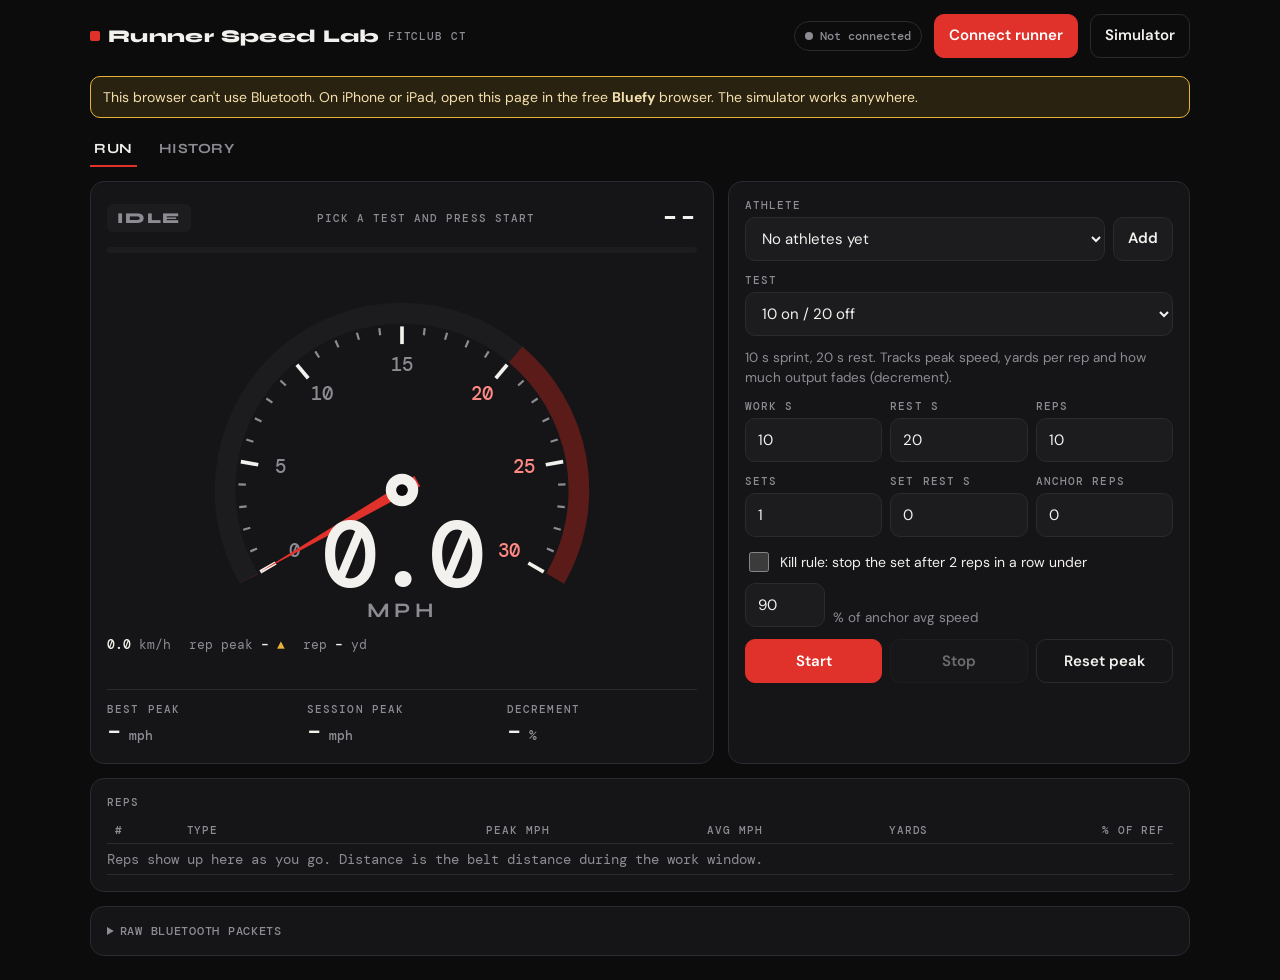
==== commit 75c3c2b7: "Add Runner tab: AssaultRunner Bluetooth speedometer inside Coach OS - runner-dropin.js inlined into " ====
--- a/speed.html
+++ b/speed.html
@@ -20,6 +20,7 @@
   color-scheme:dark;
 }
 *{box-sizing:border-box}
+[hidden]{display:none!important}
 html,body{margin:0;background:var(--bg);color:var(--fg)}
 body{font:15px/1.45 var(--body);padding:env(safe-area-inset-top,0) 16px calc(env(safe-area-inset-bottom,0) + 24px);-webkit-tap-highlight-color:transparent}
 .wrap{max-width:1100px;margin:0 auto;display:flex;flex-direction:column;gap:14px}
